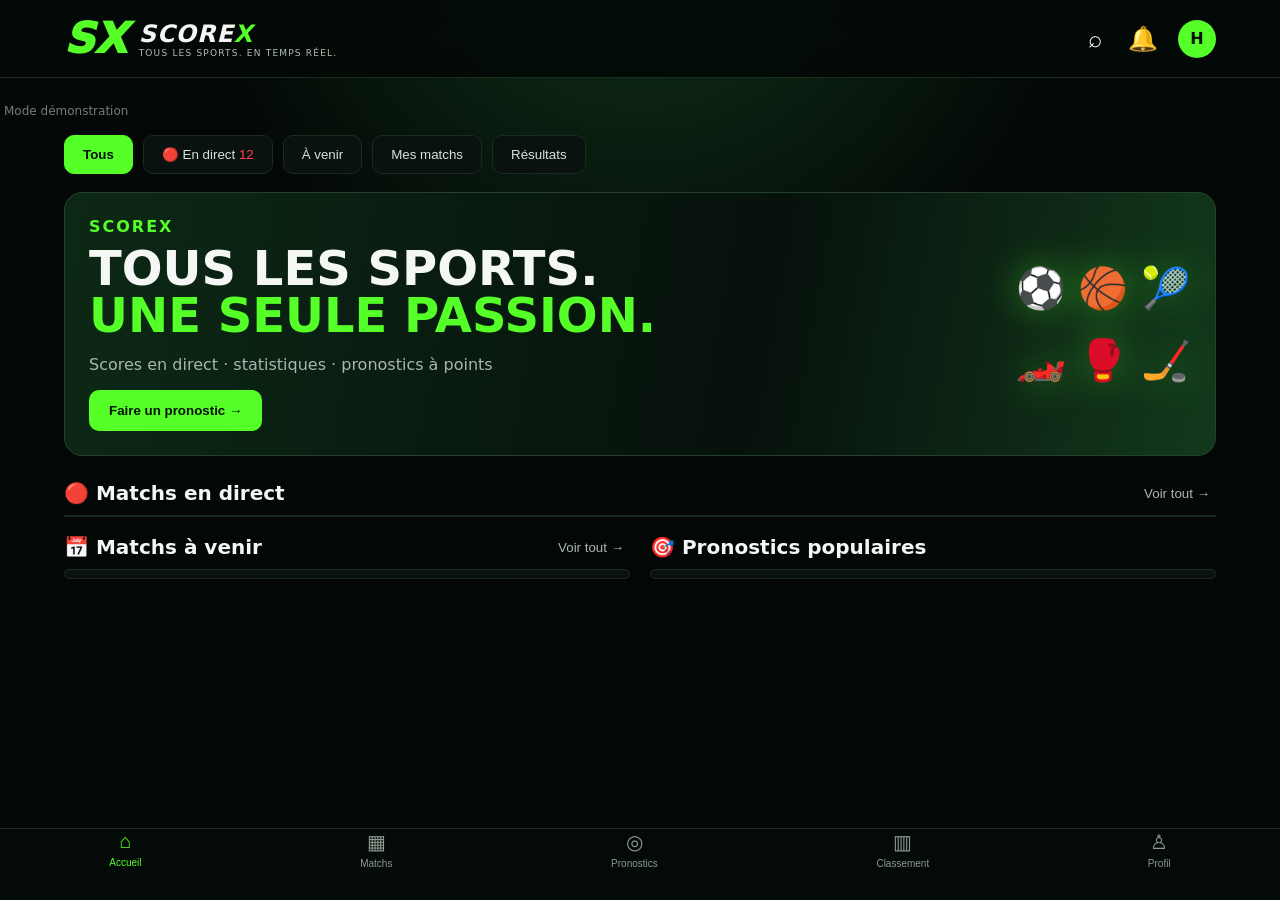
==== index.html @ d04ca731 "Add files via upload" ====
<!doctype html>
<html lang="fr">
<head>
<meta charset="utf-8"><meta name="viewport" content="width=device-width,initial-scale=1">
<meta name="theme-color" content="#07100b"><title>ScoreX — Scores. Live. Pronostics.</title>
<link rel="manifest" href="manifest.json"><link rel="stylesheet" href="styles.css">
</head>
<body>
<header class="top"><div class="brand"><div class="logo">S<span>X</span></div><div><b>SCORE<span>X</span></b><small>TOUS LES SPORTS. EN TEMPS RÉEL.</small></div></div><div class="actions"><button>⌕</button><button>🔔</button><div class="avatar">H</div></div></header>
<main>
<section class="sports" id="sports"></section><div id="dataSource" class="data-source">Mode démonstration</div>
<section class="filters"><button class="active" data-filter="all">Tous</button><button data-filter="live">🔴 En direct <em>12</em></button><button data-filter="upcoming">À venir</button><button data-filter="fav">Mes matchs</button><button data-filter="results">Résultats</button></section>
<section class="hero"><div><label>SCOREX</label><h1>TOUS LES SPORTS.<br><span>UNE SEULE PASSION.</span></h1><p>Scores en direct · statistiques · pronostics à points</p><button class="cta" onclick="show('predictions')">Faire un pronostic →</button></div><div class="hero-art">⚽ 🏀 🎾<br>🏎️ 🥊 🏒</div></section>
<section id="home" class="page active"><div class="section-head"><h2>🔴 Matchs en direct</h2><button>Voir tout →</button></div><div id="matches" class="matches"></div><div class="grid2"><div><div class="section-head"><h2>📅 Matchs à venir</h2><button>Voir tout →</button></div><div id="upcoming" class="panel"></div></div><div><div class="section-head"><h2>🎯 Pronostics populaires</h2></div><div class="panel" id="popular"></div></div></div></section>
<section id="predictions" class="page"><div class="section-head"><h2>🎯 Pronostics ScoreX</h2></div><div class="panel" id="predictionList"></div></section>
<section id="rankings" class="page"><div class="section-head"><h2>🏆 Classements</h2></div><div class="panel"><div class="tabs"><button class="active">Utilisateurs</button><button>Équipes</button><button>Compétitions</button></div><div id="rankingList"></div></div></section>
<section id="profile" class="page"><div class="profile panel"><div class="big-avatar">H</div><div><h2>Mon profil</h2><p>Niveau 12 · 2 450 pts</p><div class="progress"><i></i></div></div></div><div class="stats"><div><b>248</b><small>Pronostics</small></div><div><b>156</b><small>Gagnés</small></div><div><b>92</b><small>Perdus</small></div><div><b>63%</b><small>Réussite</small></div></div><div class="panel menu"><div>⭐ Mes favoris <span>›</span></div><div>🕘 Historique <span>›</span></div><div>🏅 Récompenses <span>›</span></div><div>⚙️ Paramètres <span>›</span></div></div></section>
</main>
<nav class="bottom"><button class="active" onclick="show('home')">⌂<span>Accueil</span></button><button onclick="show('home')">▦<span>Matchs</span></button><button onclick="show('predictions')">◎<span>Pronostics</span></button><button onclick="show('rankings')">▥<span>Classement</span></button><button onclick="show('profile')">♙<span>Profil</span></button></nav>
<script src="api.js"></script><script src="app.js"></script>
</body></html>
---- styles.css ----
:root{--bg:#030806;--panel:#09120d;--panel2:#0d1812;--line:#1b2b21;--text:#f4f7f4;--muted:#87958c;--green:#55ff28;--green2:#18d91e;--red:#ff3345}*{box-sizing:border-box}body{margin:0;background:radial-gradient(circle at 50% -10%,#12351b 0,#030806 38%);color:var(--text);font-family:Inter,system-ui,Arial,sans-serif;min-height:100vh}.top{height:78px;padding:14px 5%;display:flex;align-items:center;justify-content:space-between;border-bottom:1px solid var(--line);position:sticky;top:0;background:#040a07eF;backdrop-filter:blur(14px);z-index:5}.brand{display:flex;gap:12px;align-items:center}.logo{font-size:42px;font-weight:1000;font-style:italic;color:var(--green);line-height:1}.logo span,.brand b span{color:var(--green)}.brand b{font-size:24px;font-style:italic;letter-spacing:1px}.brand small{display:block;color:#b4beb7;font-size:9px;letter-spacing:1.2px}.actions{display:flex;gap:14px;align-items:center}.actions button{background:none;border:0;color:white;font-size:24px}.avatar,.big-avatar{display:grid;place-items:center;border-radius:50%;background:var(--green);color:#051006;font-weight:900}.avatar{width:38px;height:38px}.sports{display:flex;gap:10px;overflow:auto;padding:18px 5% 12px}.sports button{min-width:82px;padding:11px 8px;border:1px solid var(--line);border-radius:12px;background:#08110d;color:#dce5df}.sports button.active{border-color:var(--green);box-shadow:0 0 18px #55ff2820;color:var(--green)}.sports .ico{font-size:25px;display:block;margin-bottom:4px}.filters{display:flex;gap:10px;overflow:auto;padding:5px 5% 18px}.filters button,.tabs button{white-space:nowrap;border:1px solid var(--line);background:#09120e;color:#d8e1db;border-radius:10px;padding:11px 18px}.filters button.active,.tabs button.active{background:var(--green);color:#061006;border-color:var(--green);font-weight:800}.filters em{color:#ff4050;font-style:normal}.hero{margin:0 5% 25px;border:1px solid #25402d;border-radius:18px;overflow:hidden;padding:24px;background:linear-gradient(100deg,#0c2915,#07110c 60%,#12391c);display:flex;justify-content:space-between;align-items:center}.hero label{color:var(--green);font-weight:900;letter-spacing:2px}.hero h1{font-size:clamp(25px,5vw,48px);line-height:.98;margin:9px 0}.hero h1 span{color:var(--green)}.hero p{color:#aab6ae}.hero-art{font-size:40px;line-height:1.8;filter:drop-shadow(0 0 18px #55ff2860);max-width:240px}.cta{border:0;border-radius:10px;background:var(--green);padding:13px 20px;font-weight:900;color:#041004}.page{display:none;padding:0 5% 110px}.page.active{display:block}.section-head{display:flex;align-items:center;justify-content:space-between;margin:18px 0 10px}.section-head h2{font-size:20px;margin:0}.section-head button{background:none;border:0;color:#aab7af}.matches,.panel{background:linear-gradient(180deg,#0a1510,#07100c);border:1px solid var(--line);border-radius:14px;overflow:hidden}.league{padding:10px 14px;background:#12221a;color:#dce6df;font-weight:800}.match{display:grid;grid-template-columns:55px 1fr 70px 1fr 70px;gap:8px;align-items:center;padding:13px 12px;border-bottom:1px solid #142219}.match:last-child{border:0}.time{color:#ff4050;font-weight:900}.team{text-align:center}.score{text-align:center;font-size:20px;font-weight:900}.live{background:var(--red);border-radius:5px;padding:3px 5px;font-size:9px;text-align:center}.grid2{display:grid;grid-template-columns:1fr 1fr;gap:20px}.panel{padding:4px}.up{display:grid;grid-template-columns:60px 1fr 1fr 30px;gap:8px;align-items:center;padding:13px;border-bottom:1px solid #142219}.pick{display:flex;justify-content:space-between;padding:13px;border-bottom:1px solid #142219}.bar{height:7px;border-radius:9px;background:#233128;overflow:hidden}.bar i{display:block;height:100%;background:var(--green);border-radius:9px}.prediction{padding:16px;border-bottom:1px solid #142219}.prediction:last-child{border:0}.choices{display:flex;gap:8px;margin-top:12px}.choices button{flex:1;padding:10px;border-radius:8px;border:1px solid var(--line);background:#0c1711;color:white}.choices button:hover{border-color:var(--green);color:var(--green)}.tabs{display:flex;gap:8px;padding:12px;overflow:auto}.rank{display:grid;grid-template-columns:42px 1fr 80px;align-items:center;padding:13px;border-bottom:1px solid #142219}.rank strong{color:var(--green)}.profile{display:flex;gap:18px;align-items:center;padding:22px}.big-avatar{width:68px;height:68px;font-size:28px}.profile h2{margin:0}.profile p{color:var(--muted)}.progress{height:8px;width:220px;background:#233128;border-radius:9px}.progress i{display:block;width:62%;height:100%;background:var(--green);border-radius:9px}.stats{display:grid;grid-template-columns:repeat(4,1fr);gap:10px;margin:18px 0}.stats div{background:var(--panel);border:1px solid var(--line);border-radius:12px;text-align:center;padding:18px 5px}.stats b{display:block;font-size:23px}.stats small{color:var(--muted)}.menu div{padding:18px;border-bottom:1px solid var(--line);display:flex;justify-content:space-between}.bottom{position:fixed;bottom:0;left:0;right:0;height:72px;background:#050b08F5;border-top:1px solid var(--line);display:flex;justify-content:space-around;z-index:6;backdrop-filter:blur(16px)}.bottom button{border:0;background:none;color:#8c9991;display:flex;flex-direction:column;align-items:center;gap:4px;font-size:20px}.bottom span{font-size:10px}.bottom button.active{color:var(--green)}@media(max-width:800px){.grid2{grid-template-columns:1fr}.hero-art{display:none}.match{grid-template-columns:45px 1fr 55px 1fr 48px}.sports button{min-width:70px}.brand b{font-size:19px}.top{padding:12px 4%}.page,.hero,.filters,.sports{margin-left:4%;margin-right:4%}.page{padding-left:0;padding-right:0}.stats{grid-template-columns:repeat(2,1fr)}}
.data-source{font-size:12px;color:#718077;margin:-4px 0 12px;padding-left:4px}.red{color:#ff4651}.real-match{min-height:48px}
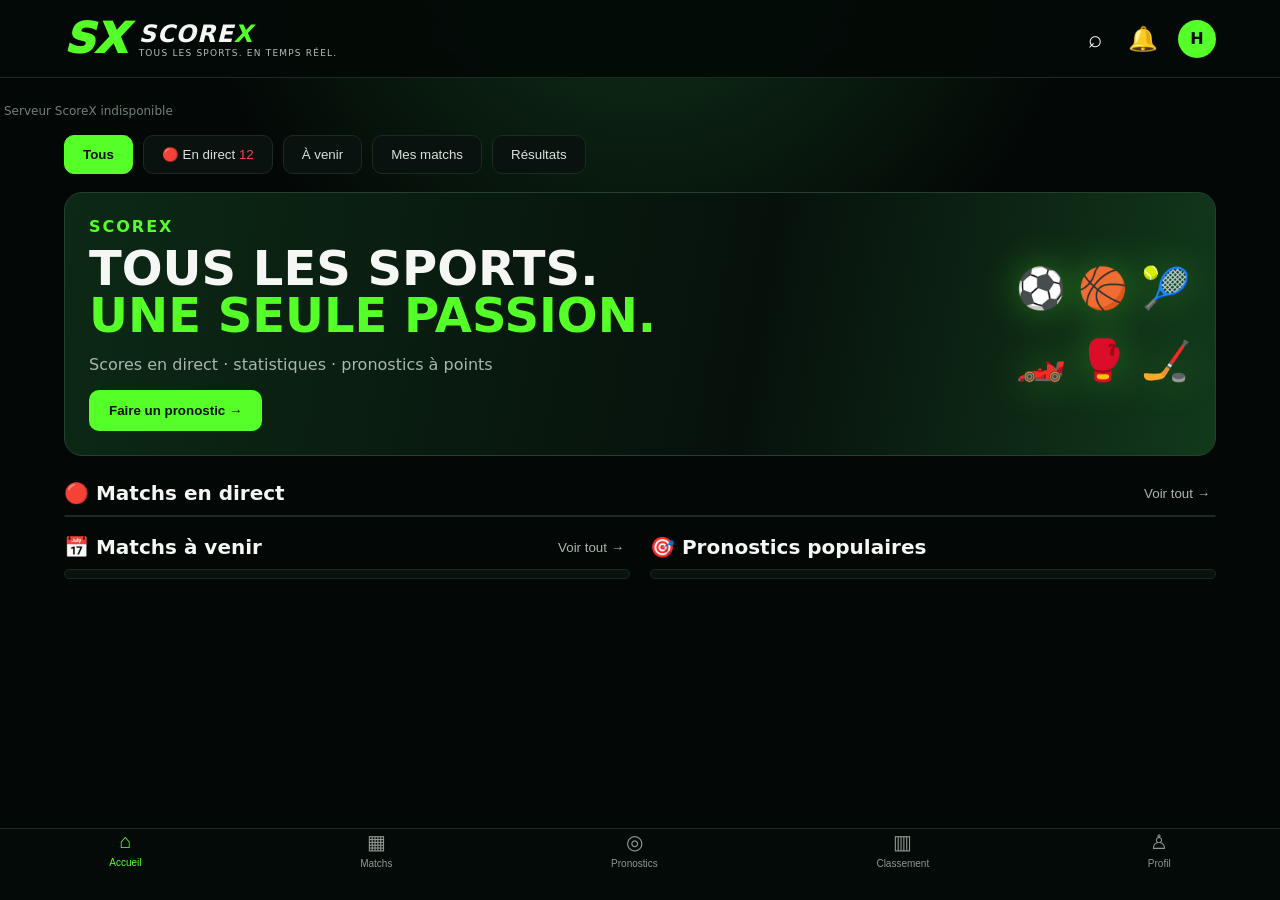
==== commit dd5e3ca3: "Update index.html" ====
--- a/index.html
+++ b/index.html
@@ -17,5 +17,6 @@
 <section id="profile" class="page"><div class="profile panel"><div class="big-avatar">H</div><div><h2>Mon profil</h2><p>Niveau 12 · 2 450 pts</p><div class="progress"><i></i></div></div></div><div class="stats"><div><b>248</b><small>Pronostics</small></div><div><b>156</b><small>Gagnés</small></div><div><b>92</b><small>Perdus</small></div><div><b>63%</b><small>Réussite</small></div></div><div class="panel menu"><div>⭐ Mes favoris <span>›</span></div><div>🕘 Historique <span>›</span></div><div>🏅 Récompenses <span>›</span></div><div>⚙️ Paramètres <span>›</span></div></div></section>
 </main>
 <nav class="bottom"><button class="active" onclick="show('home')">⌂<span>Accueil</span></button><button onclick="show('home')">▦<span>Matchs</span></button><button onclick="show('predictions')">◎<span>Pronostics</span></button><button onclick="show('rankings')">▥<span>Classement</span></button><button onclick="show('profile')">♙<span>Profil</span></button></nav>
-<script src="api.js"></script><script src="app.js"></script>
+<script src="api.js?v=2"></script>
+<script src="app.js?v=2"></script>
 </body></html>
